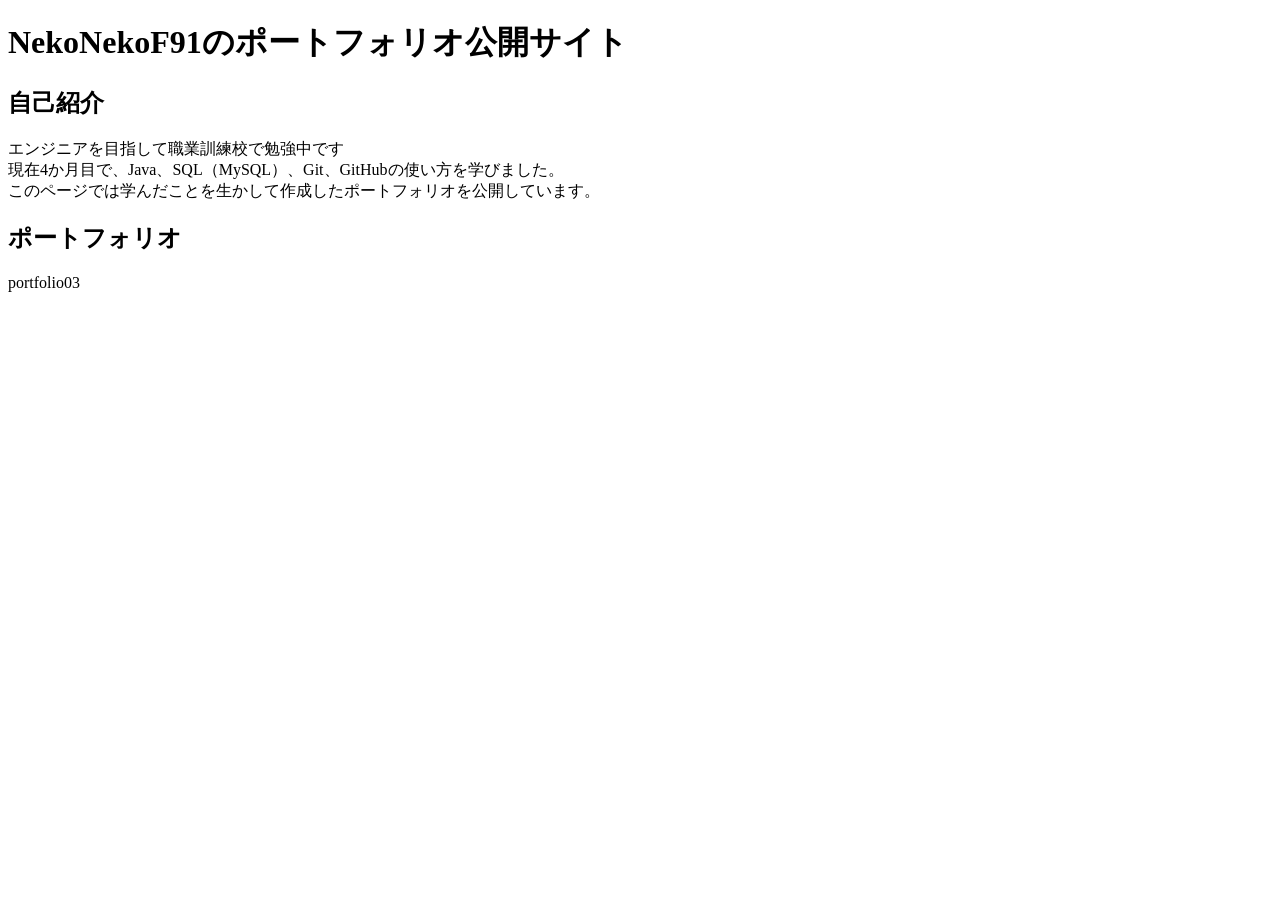
==== index.html @ 64ab0326 "Create index.html" ====
<!DOCTYPE html>
<html lang="ja">
<head>
<meta charset="UTF-8">
<meta name="viewport" content="width=device-width, initial-scale=1.0">
<title>ポートフォリオ公開サイト</title>
</head>
<body>
<h1>NekoNekoF91のポートフォリオ公開サイト</h1>
<h2>自己紹介</h2>
<p>
  エンジニアを目指して職業訓練校で勉強中です<br>
  現在4か月目で、Java、SQL（MySQL）、Git、GitHubの使い方を学びました。<br>
  このページでは学んだことを生かして作成したポートフォリオを公開しています。
</p>
<h2>ポートフォリオ</h2>
<p>portfolio03</p>
</body>
</html>
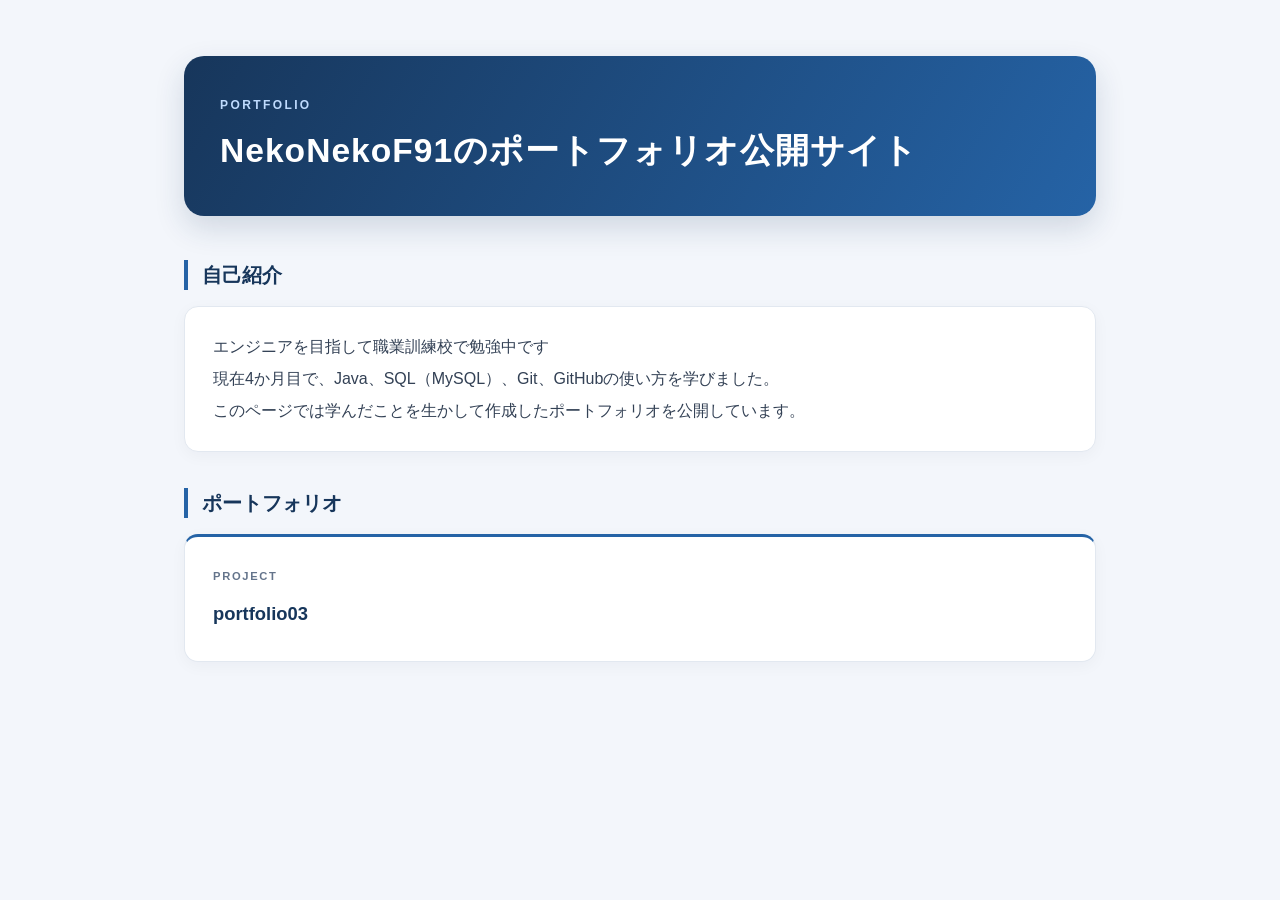
==== commit 7fda9131: "feat: css追加 cssを追加。それに伴いindex.htmlに下記の変更を実施 - headタグ内にlinkタグ追加 - pタグにclass追加" ====
--- a/index.html
+++ b/index.html
@@ -3,6 +3,7 @@
 <head>
 <meta charset="UTF-8">
 <meta name="viewport" content="width=device-width, initial-scale=1.0">
+<link rel="stylesheet" href="css/style.css">
 <title>ポートフォリオ公開サイト</title>
 </head>
 <body>
@@ -14,6 +15,6 @@
   このページでは学んだことを生かして作成したポートフォリオを公開しています。
 </p>
 <h2>ポートフォリオ</h2>
-<p>portfolio03</p>
+<p class="portfolio-card">portfolio03</p>
 </body>
 </html>
--- a/css/style.css
+++ b/css/style.css
@@ -0,0 +1,140 @@
+@charset "UTF-8";
+/* 余白や枠線を含めて、要素のサイズを計算する */
+* {
+    box-sizing: border-box;
+}
+
+/* ページ全体の背景 */
+html {
+    min-height: 100%;
+    background-color: #f3f6fb;
+}
+
+/* コンテンツを中央に配置する */
+body {
+    max-width: 960px;
+    margin: 0 auto;
+    padding: 56px 24px 80px;
+
+    font-family: "Segoe UI", "Hiragino Kaku Gothic ProN",
+        "Yu Gothic", Meiryo, sans-serif;
+
+    color: #334155;
+    line-height: 1.8;
+    overflow-wrap: anywhere;
+}
+
+/* サイトのタイトル */
+h1 {
+    margin: 0 0 44px;
+    padding: 40px 36px;
+    border-radius: 20px;
+
+    background: linear-gradient(120deg, #17365b, #2563a6);
+    box-shadow: 0 12px 30px rgba(23, 54, 91, 0.16);
+
+    color: #ffffff;
+    font-size: clamp(1.5rem, 3.5vw, 2.1rem);
+    line-height: 1.5;
+    letter-spacing: 0.03em;
+}
+
+/* タイトルの上に添える小さなラベル */
+h1::before {
+    content: "PORTFOLIO";
+    display: block;
+    margin-bottom: 12px;
+
+    color: #bfdbfe;
+    font-size: 0.75rem;
+    font-weight: 600;
+    letter-spacing: 0.2em;
+}
+
+/* 「自己紹介」「ポートフォリオ」の見出し */
+h2 {
+    margin: 36px 0 16px;
+    padding-left: 14px;
+    border-left: 4px solid #2563a6;
+
+    color: #17365b;
+    font-size: 1.25rem;
+    line-height: 1.5;
+}
+
+/* 本文を白いカードとして表示する */
+p {
+    margin: 0;
+    padding: 24px 28px;
+
+    border: 1px solid #e2e8f0;
+    border-radius: 14px;
+    background-color: #ffffff;
+    box-shadow: 0 4px 16px rgba(15, 23, 42, 0.04);
+
+    line-height: 2;
+}
+
+/* 作品紹介用のカード */
+.portfolio-card {
+    padding: 28px;
+    border-top: 3px solid #2563a6;
+
+    color: #17365b;
+    font-size: 1.15rem;
+    font-weight: 700;
+}
+
+/* 作品名の上に添える小さなラベル */
+.portfolio-card::before {
+    content: "PROJECT";
+    display: block;
+    margin-bottom: 8px;
+
+    color: #64748b;
+    font-size: 0.7rem;
+    font-weight: 600;
+    letter-spacing: 0.15em;
+}
+
+/* リンクを追加した場合の見た目 */
+a {
+    color: #1d5c9f;
+    text-decoration-thickness: 1px;
+    text-underline-offset: 4px;
+}
+
+/* リンクにマウスを乗せたとき */
+a:hover {
+    color: #123b68;
+    text-decoration-thickness: 2px;
+}
+
+/* キーボードでリンクを選択したとき */
+a:focus-visible {
+    outline: 3px solid #2563a6;
+    outline-offset: 5px;
+}
+
+/* スマートフォンなど、画面が狭い場合 */
+@media (max-width: 600px) {
+    body {
+        padding: 28px 16px 48px;
+    }
+
+    h1 {
+        margin-bottom: 32px;
+        padding: 28px 20px;
+        border-radius: 16px;
+    }
+
+    h2 {
+        margin-top: 28px;
+        font-size: 1.1rem;
+    }
+
+    p,
+    .portfolio-card {
+        padding: 20px;
+    }
+}
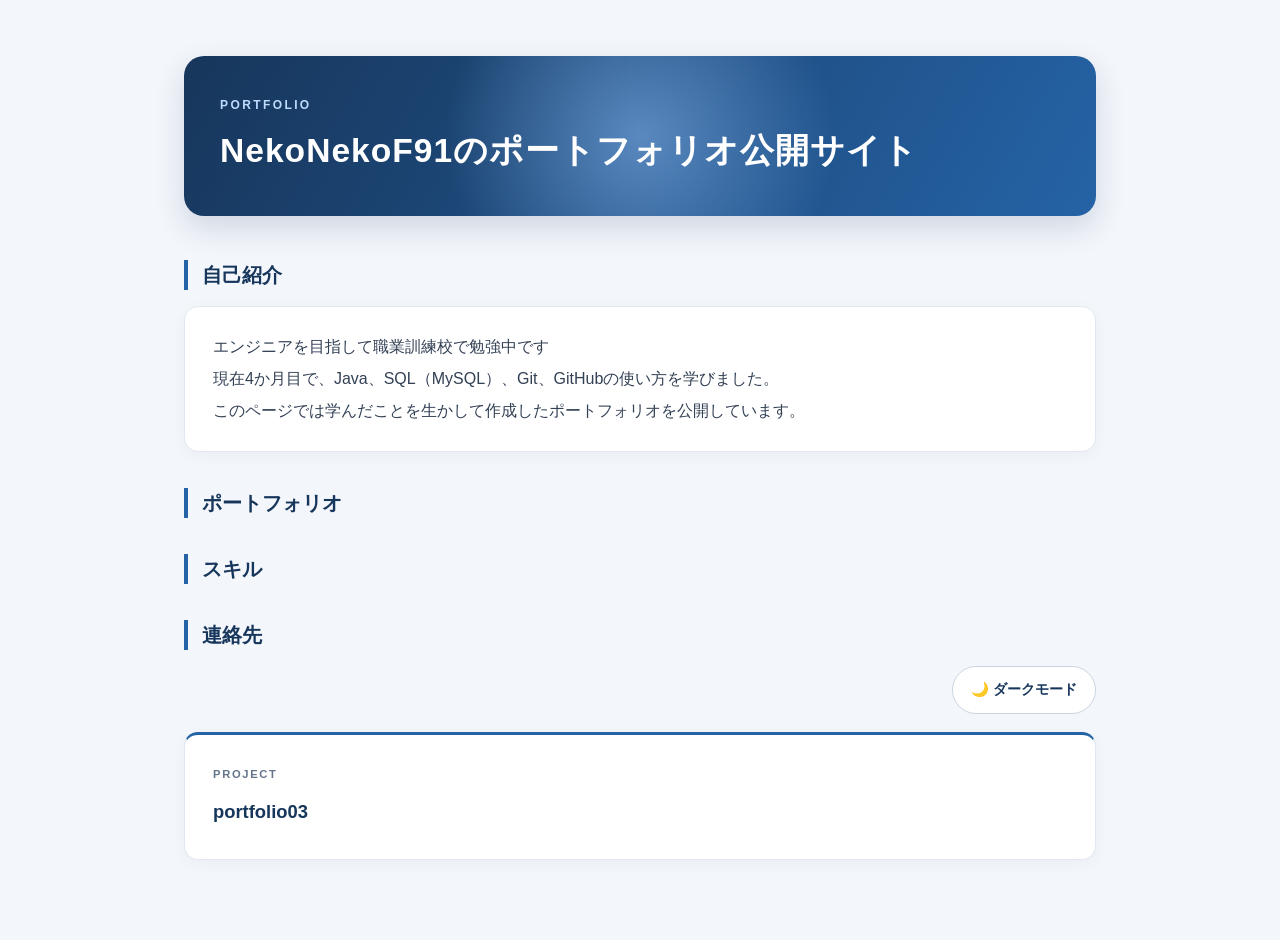
==== commit daeabd03: "feat: add追加" ====
--- a/index.html
+++ b/index.html
@@ -4,17 +4,25 @@
 <meta charset="UTF-8">
 <meta name="viewport" content="width=device-width, initial-scale=1.0">
 <link rel="stylesheet" href="css/style.css">
+<script src="js/main.js" defer></script>
 <title>ポートフォリオ公開サイト</title>
 </head>
 <body>
 <h1>NekoNekoF91のポートフォリオ公開サイト</h1>
-<h2>自己紹介</h2>
+<h2 class="reveal">自己紹介</h2>
 <p>
   エンジニアを目指して職業訓練校で勉強中です<br>
   現在4か月目で、Java、SQL（MySQL）、Git、GitHubの使い方を学びました。<br>
   このページでは学んだことを生かして作成したポートフォリオを公開しています。
 </p>
-<h2>ポートフォリオ</h2>
+<h2 class="reveal">ポートフォリオ</h2>
+
+<h2 class="reveal">スキル</h2>
+<h2 class="reveal">連絡先</h2>
+<button id="themeToggle" class="theme-toggle" type="button" aria-pressed="false">
+		🌙 ダークモード
+	</button>
+
 <p class="portfolio-card">portfolio03</p>
 </body>
 </html>
--- a/css/style.css
+++ b/css/style.css
@@ -15,10 +15,8 @@
     max-width: 960px;
     margin: 0 auto;
     padding: 56px 24px 80px;
-
     font-family: "Segoe UI", "Hiragino Kaku Gothic ProN",
         "Yu Gothic", Meiryo, sans-serif;
-
     color: #334155;
     line-height: 1.8;
     overflow-wrap: anywhere;
@@ -29,10 +27,8 @@
     margin: 0 0 44px;
     padding: 40px 36px;
     border-radius: 20px;
-
     background: linear-gradient(120deg, #17365b, #2563a6);
     box-shadow: 0 12px 30px rgba(23, 54, 91, 0.16);
-
     color: #ffffff;
     font-size: clamp(1.5rem, 3.5vw, 2.1rem);
     line-height: 1.5;
@@ -44,7 +40,6 @@
     content: "PORTFOLIO";
     display: block;
     margin-bottom: 12px;
-
     color: #bfdbfe;
     font-size: 0.75rem;
     font-weight: 600;
@@ -56,7 +51,6 @@
     margin: 36px 0 16px;
     padding-left: 14px;
     border-left: 4px solid #2563a6;
-
     color: #17365b;
     font-size: 1.25rem;
     line-height: 1.5;
@@ -66,12 +60,10 @@
 p {
     margin: 0;
     padding: 24px 28px;
-
     border: 1px solid #e2e8f0;
     border-radius: 14px;
     background-color: #ffffff;
     box-shadow: 0 4px 16px rgba(15, 23, 42, 0.04);
-
     line-height: 2;
 }
 
@@ -79,7 +71,6 @@
 .portfolio-card {
     padding: 28px;
     border-top: 3px solid #2563a6;
-
     color: #17365b;
     font-size: 1.15rem;
     font-weight: 700;
@@ -90,7 +81,6 @@
     content: "PROJECT";
     display: block;
     margin-bottom: 8px;
-
     color: #64748b;
     font-size: 0.7rem;
     font-weight: 600;
@@ -104,13 +94,11 @@
     text-underline-offset: 4px;
 }
 
-/* リンクにマウスを乗せたとき */
 a:hover {
     color: #123b68;
     text-decoration-thickness: 2px;
 }
 
-/* キーボードでリンクを選択したとき */
 a:focus-visible {
     outline: 3px solid #2563a6;
     outline-offset: 5px;
@@ -137,4 +125,128 @@
     .portfolio-card {
         padding: 20px;
     }
+}
+
+
+/* =========================================================
+   JavaScript と組み合わせた演出
+   ========================================================= */
+
+/* ダークモードの切り替えボタン */
+.theme-toggle {
+    display: block;
+    margin: 0 0 18px auto;
+    padding: 10px 18px;
+    border: 1px solid #cbd5e1;
+    border-radius: 999px;
+    background: #ffffff;
+    color: #17365b;
+    font: inherit;
+    font-size: 0.9rem;
+    font-weight: 700;
+    cursor: pointer;
+    transition: background-color 0.2s, transform 0.2s;
+}
+
+.theme-toggle:hover {
+    background-color: #e8f1ff;
+    transform: translateY(-2px);
+}
+
+.theme-toggle:focus-visible {
+    outline: 3px solid #2563a6;
+    outline-offset: 3px;
+}
+
+/* タイトル上をマウスが動くと光の位置が変わる */
+h1 {
+    background:
+        radial-gradient(circle at var(--mouse-x, 50%) var(--mouse-y, 50%),
+            rgba(147, 197, 253, 0.5), transparent 42%),
+        linear-gradient(120deg, #17365b, #2563a6);
+}
+
+/* 画面内に入ると、ふわっと表示する */
+.js-enabled .reveal {
+    opacity: 0;
+    transform: translateY(22px);
+    transition: opacity 0.7s ease, transform 0.7s ease;
+}
+
+.js-enabled .reveal.is-visible {
+    opacity: 1;
+    transform: translateY(0);
+}
+
+/* 作品カードはマウスを乗せると少し浮く */
+.portfolio-card {
+    transition: box-shadow 0.25s ease, transform 0.25s ease,
+        opacity 0.7s ease;
+}
+
+.portfolio-card.is-visible:hover {
+    transform: translateY(-5px);
+    box-shadow: 0 12px 32px rgba(23, 54, 91, 0.16);
+}
+
+/* ダークモード */
+html.dark {
+    background-color: #0b1220;
+}
+
+.dark body {
+    color: #cbd5e1;
+}
+
+.dark h2 {
+    color: #bfdbfe;
+    border-left-color: #60a5fa;
+}
+
+.dark p {
+    background-color: #182337;
+    color: #e2e8f0;
+    border-color: #334155;
+    box-shadow: 0 5px 18px rgba(0, 0, 0, 0.2);
+}
+
+.dark .portfolio-card {
+    border-top-color: #60a5fa;
+}
+
+.dark .portfolio-card::before {
+    color: #94a3b8;
+}
+
+.dark .theme-toggle {
+    color: #e2e8f0;
+    background-color: #1e293b;
+    border-color: #475569;
+}
+
+.dark .theme-toggle:hover {
+    background-color: #334155;
+}
+
+.dark a {
+    color: #93c5fd;
+}
+
+/* アニメーションを控えたい設定の人には、動かさず表示する */
+@media (prefers-reduced-motion: reduce) {
+    .js-enabled .reveal {
+        opacity: 1;
+        transform: none;
+        transition: none;
+    }
+
+    .theme-toggle,
+    .portfolio-card {
+        transition: none;
+    }
+
+    .theme-toggle:hover,
+    .portfolio-card.is-visible:hover {
+        transform: none;
+    }
 }
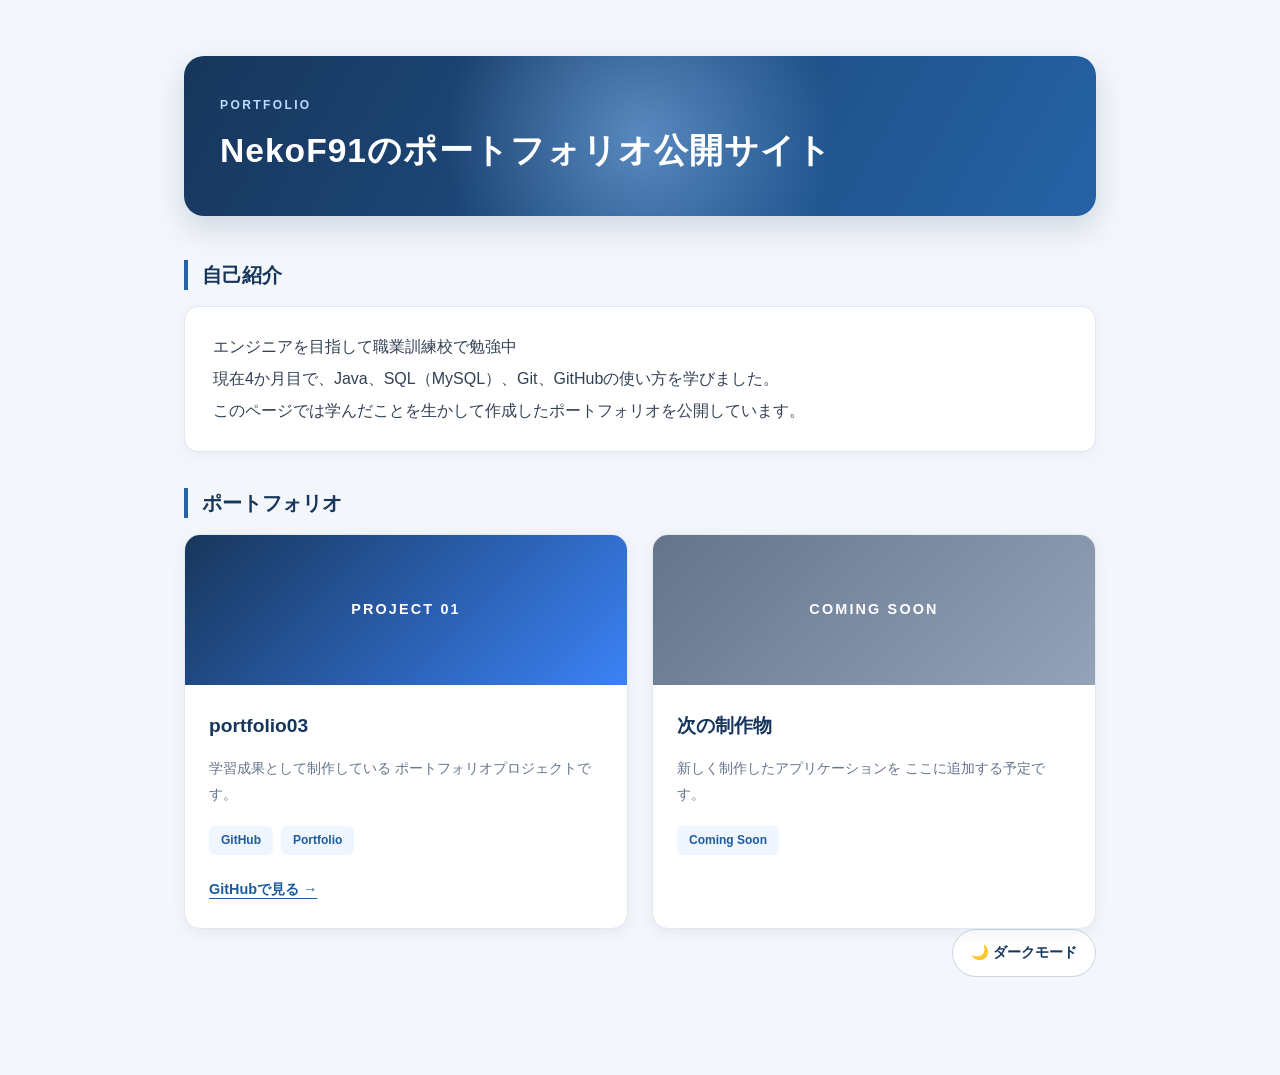
==== commit 14c55179: "feat: ポートフォリオ一覧のカード化" ====
--- a/index.html
+++ b/index.html
@@ -1,28 +1,71 @@
-<!DOCTYPE html>
-<html lang="ja">
-<head>
-<meta charset="UTF-8">
-<meta name="viewport" content="width=device-width, initial-scale=1.0">
-<link rel="stylesheet" href="css/style.css">
-<script src="js/main.js" defer></script>
-<title>ポートフォリオ公開サイト</title>
-</head>
-<body>
-<h1>NekoNekoF91のポートフォリオ公開サイト</h1>
-<h2 class="reveal">自己紹介</h2>
-<p>
-  エンジニアを目指して職業訓練校で勉強中です<br>
-  現在4か月目で、Java、SQL（MySQL）、Git、GitHubの使い方を学びました。<br>
-  このページでは学んだことを生かして作成したポートフォリオを公開しています。
-</p>
-<h2 class="reveal">ポートフォリオ</h2>
-
-<h2 class="reveal">スキル</h2>
-<h2 class="reveal">連絡先</h2>
-<button id="themeToggle" class="theme-toggle" type="button" aria-pressed="false">
-		🌙 ダークモード
-	</button>
-
-<p class="portfolio-card">portfolio03</p>
-</body>
-</html>
+<!DOCTYPE html>
+<html lang="ja">
+
+<head>
+	<meta charset="UTF-8">
+	<meta name="viewport" content="width=device-width, initial-scale=1.0">
+	<link rel="stylesheet" href="css/style.css">
+	<script src="js/main.js" defer></script>
+	<title>ポートフォリオ公開サイト</title>
+</head>
+
+<body>
+	<h1>NekoF91のポートフォリオ公開サイト</h1>
+	<h2 class="reveal">自己紹介</h2>
+	<p>
+		エンジニアを目指して職業訓練校で勉強中<br>
+		現在4か月目で、Java、SQL（MySQL）、Git、GitHubの使い方を学びました。<br>
+		このページでは学んだことを生かして作成したポートフォリオを公開しています。
+	</p>
+	
+
+	<h2 class="reveal">ポートフォリオ</h2>
+	<div class="portfolio-grid">
+	    <!-- 作品1：portfolio03 -->
+	    <article class="portfolio-card reveal">
+	        <div class="portfolio-image">
+	            <span>PROJECT 01</span>
+	        </div>
+	        <div class="portfolio-content">
+	            <h3>portfolio03</h3>
+	            <p class="portfolio-description">
+	                学習成果として制作している
+	                ポートフォリオプロジェクトです。
+	            </p>
+	            <div class="portfolio-tags">
+	                <span>GitHub</span>
+	                <span>Portfolio</span>
+	            </div>
+	            <a class="portfolio-link"
+	               href="https://github.com/catnekoneko91-alt/portfolio03"
+	               target="_blank"
+	               rel="noopener noreferrer">
+	                GitHubで見る →
+	            </a>
+	        </div>
+	    </article>
+
+	    <!-- 作品2：今後追加予定 -->
+	    <article class="portfolio-card reveal">
+	        <div class="portfolio-image portfolio-image-next">
+	            <span>COMING SOON</span>
+	        </div>
+	        <div class="portfolio-content">
+	            <h3>次の制作物</h3>
+	            <p class="portfolio-description">
+	                新しく制作したアプリケーションを
+	                ここに追加する予定です。
+	            </p>
+	            <div class="portfolio-tags">
+	                <span>Coming Soon</span>
+	            </div>
+	        </div>
+	    </article>
+	</div>
+	
+	<button id="themeToggle" class="theme-toggle" type="button" aria-pressed="false">
+		🌙 ダークモード
+	</button>
+</body>
+
+</html>
--- a/css/style.css
+++ b/css/style.css
@@ -1,4 +1,3 @@
-@charset "UTF-8";
 /* 余白や枠線を含めて、要素のサイズを計算する */
 * {
     box-sizing: border-box;
@@ -249,4 +248,165 @@
     .portfolio-card.is-visible:hover {
         transform: none;
     }
+}
+
+
+/* ==========================================
+   ポートフォリオ一覧
+   ========================================== */
+
+/* カードを横並びにする */
+.portfolio-grid {
+    display: grid;
+    grid-template-columns: repeat(2, minmax(0, 1fr));
+    gap: 24px;
+}
+
+/* カード全体 */
+.portfolio-grid .portfolio-card {
+    padding: 0;
+    overflow: hidden;
+    background: #ffffff;
+    border: 1px solid #e2e8f0;
+    border-radius: 16px;
+    box-shadow: 0 4px 16px rgba(15, 23, 42, 0.06);
+    color: #334155;
+    font-size: 1rem;
+    font-weight: normal;
+    transition:
+        transform 0.25s ease,
+        box-shadow 0.25s ease,
+        opacity 0.7s ease;
+}
+
+/* 既存の擬似要素によるPROJECT表示を無効化 */
+.portfolio-grid .portfolio-card::before {
+    content: none;
+}
+
+/* カードのホバー演出 */
+.portfolio-grid .portfolio-card:hover {
+    transform: translateY(-5px);
+    box-shadow: 0 12px 32px rgba(23, 54, 91, 0.15);
+}
+
+/* カード上部の画像領域 */
+.portfolio-image {
+    display: flex;
+    align-items: center;
+    justify-content: center;
+    height: 150px;
+    background: linear-gradient(135deg, #17365b, #3b82f6);
+    color: white;
+    font-size: 0.9rem;
+    font-weight: 700;
+    letter-spacing: 0.15em;
+}
+
+/* 制作予定カード */
+.portfolio-image-next {
+    background: linear-gradient(135deg, #64748b, #94a3b8);
+}
+
+/* カード本文 */
+.portfolio-content {
+    padding: 24px;
+}
+
+.portfolio-content h3 {
+    margin: 0 0 12px;
+    color: #17365b;
+    font-size: 1.2rem;
+}
+
+/* 作品の説明文 */
+.portfolio-grid .portfolio-description {
+    margin: 0 0 18px;
+    padding: 0;
+    border: none;
+    border-radius: 0;
+    background: transparent;
+    box-shadow: none;
+    color: #64748b;
+    font-size: 0.9rem;
+    font-weight: normal;
+    line-height: 1.8;
+}
+
+/* 使用技術タグ */
+.portfolio-tags {
+    display: flex;
+    flex-wrap: wrap;
+    gap: 8px;
+    margin-bottom: 20px;
+}
+
+.portfolio-tags span {
+    padding: 4px 12px;
+    border-radius: 6px;
+    background: #eff6ff;
+    color: #1d5c9f;
+    font-size: 0.75rem;
+    font-weight: 600;
+}
+
+/* GitHubへのリンク */
+.portfolio-link {
+    display: inline-block;
+    font-size: 0.9rem;
+    font-weight: 700;
+}
+
+/* ==========================================
+   ダークモード対応
+   ========================================== */
+
+.dark .portfolio-grid .portfolio-card {
+    background: #182337;
+    border-color: #334155;
+    color: #e2e8f0;
+}
+
+.dark .portfolio-content h3 {
+    color: #bfdbfe;
+}
+
+.dark .portfolio-grid .portfolio-description {
+    background: transparent;
+    color: #cbd5e1;
+    box-shadow: none;
+}
+
+.dark .portfolio-tags span {
+    background: #1e3a5f;
+    color: #bfdbfe;
+}
+
+/* ==========================================
+   レスポンシブ対応
+   ========================================== */
+
+@media (max-width: 600px) {
+    .portfolio-grid {
+        grid-template-columns: 1fr;
+    }
+
+    .portfolio-image {
+        height: 130px;
+    }
+
+    .portfolio-content {
+        padding: 20px;
+    }
+}
+
+/* アニメーション軽減設定 */
+@media (prefers-reduced-motion: reduce) {
+    .portfolio-grid .portfolio-card {
+        transition: none;
+    }
+
+    .portfolio-grid .portfolio-card:hover {
+        transform: none;
+    }
 }
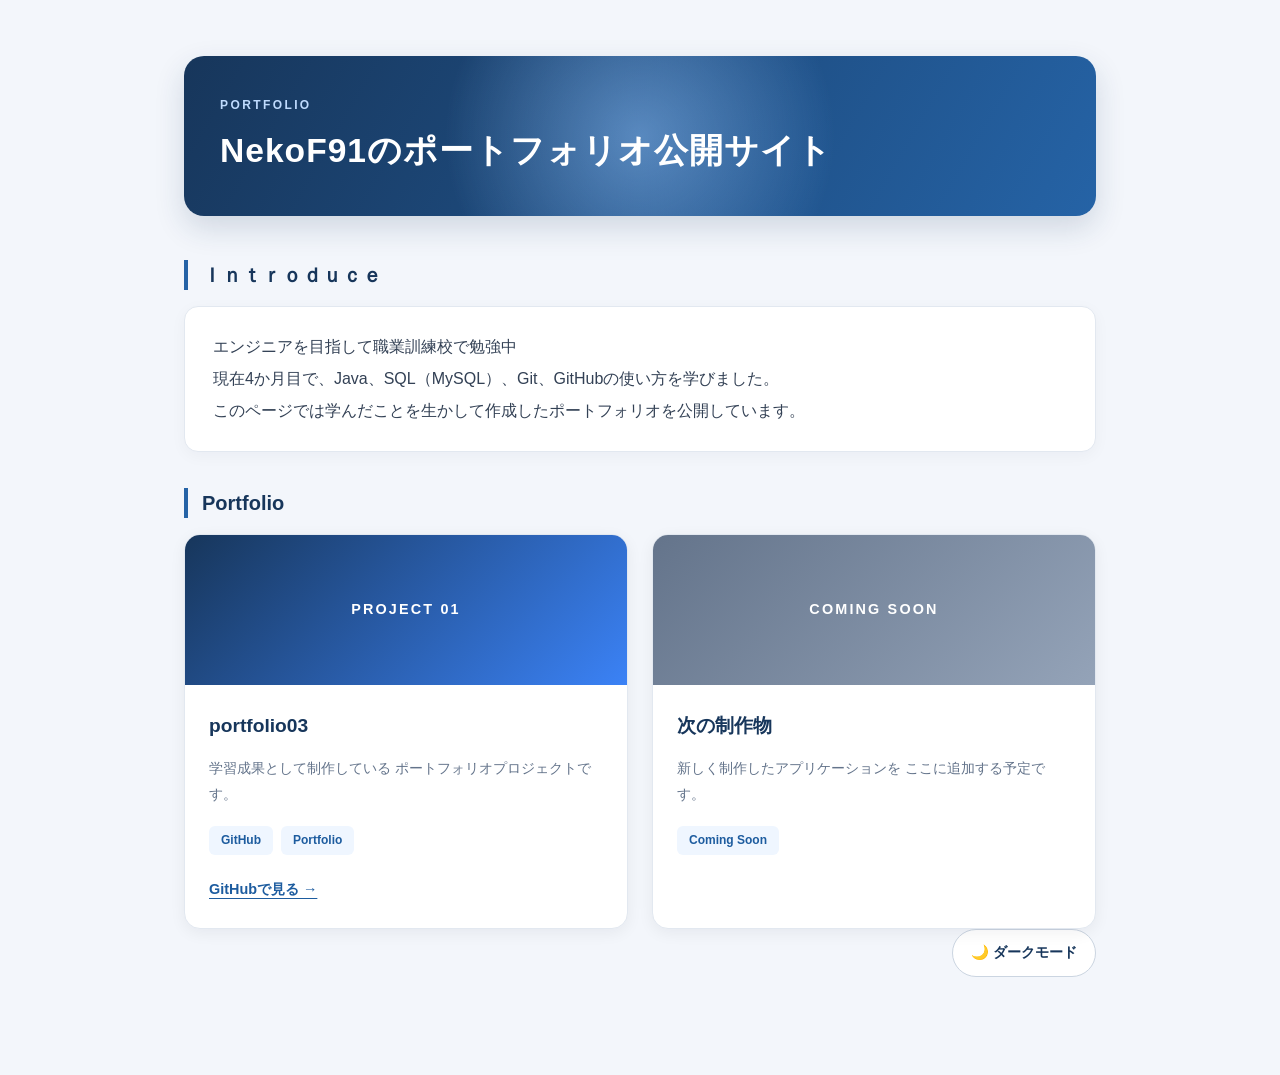
==== commit aa14926f: "chore: index.htmlのコンテンツ更新 - レベル２見出しを英語に変更" ====
--- a/index.html
+++ b/index.html
@@ -11,7 +11,7 @@
 
 <body>
 	<h1>NekoF91のポートフォリオ公開サイト</h1>
-	<h2 class="reveal">自己紹介</h2>
+	<h2 class="reveal">Ｉｎｔｒｏｄｕｃｅ</h2>
 	<p>
 		エンジニアを目指して職業訓練校で勉強中<br>
 		現在4か月目で、Java、SQL（MySQL）、Git、GitHubの使い方を学びました。<br>
@@ -19,7 +19,7 @@
 	</p>
 	
 
-	<h2 class="reveal">ポートフォリオ</h2>
+	<h2 class="reveal">Portfolio</h2>
 	<div class="portfolio-grid">
 	    <!-- 作品1：portfolio03 -->
 	    <article class="portfolio-card reveal">
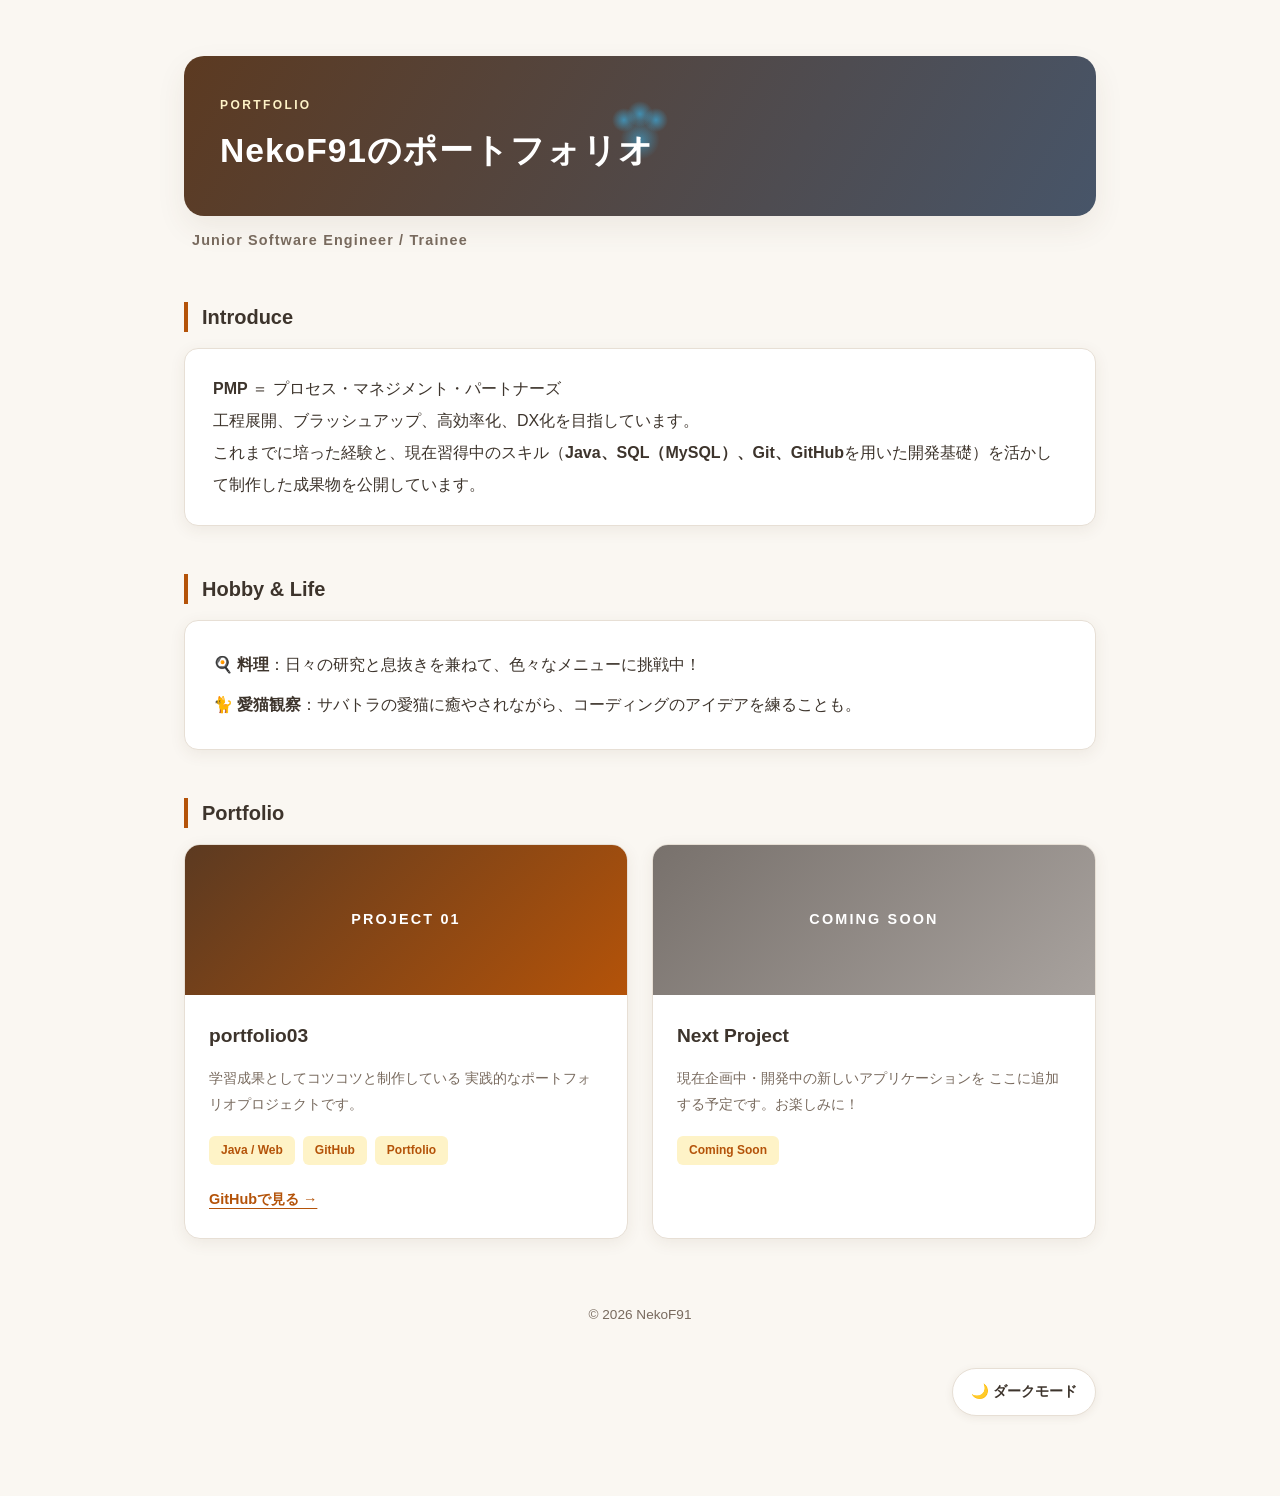
==== commit bac0b305: "feat: index見え方変更" ====
--- a/index.html
+++ b/index.html
@@ -6,63 +6,93 @@
 	<meta name="viewport" content="width=device-width, initial-scale=1.0">
 	<link rel="stylesheet" href="css/style.css">
 	<script src="js/main.js" defer></script>
-	<title>ポートフォリオ公開サイト</title>
+	<title>NekoF91 | Portfolio</title>
 </head>
 
 <body>
-	<h1>NekoF91のポートフォリオ公開サイト</h1>
-	<h2 class="reveal">Ｉｎｔｒｏｄｕｃｅ</h2>
-	<p>
-		エンジニアを目指して職業訓練校で勉強中<br>
-		現在4か月目で、Java、SQL（MySQL）、Git、GitHubの使い方を学びました。<br>
-		このページでは学んだことを生かして作成したポートフォリオを公開しています。
-	</p>
+	<!-- ヘッダー（サイトの顔となる部分） -->
+	<header class="site-header">
+		<h1>NekoF91のポートフォリオ</h1>
+		<p class="site-subtitle">Junior Software Engineer / Trainee</p>
+	</header>
+
+	<main>
+		<!-- イントロダクション -->
+		<section class="intro-section">
+			<h2 class="reveal">Introduce</h2>
+			<div class="intro-box">
+				<p>
+					<strong>PMP</strong> ＝ プロセス・マネジメント・パートナーズ<br>
+					工程展開、ブラッシュアップ、高効率化、DX化を目指しています。<br>
+					これまでに培った経験と、現在習得中のスキル（<strong>Java、SQL（MySQL）、Git、GitHub</strong>を用いた開発基礎）を活かして制作した成果物を公開しています。
+				</p>
+			</div>
+		</section>
+
+		<!-- 趣味・パーソナリティ -->
+		<section class="hobby-section">
+			<h2 class="reveal">Hobby & Life</h2>
+			<div class="hobby-content">
+				<p>🍳 <strong>料理</strong>：日々の研究と息抜きを兼ねて、色々なメニューに挑戦中！</p>
+				<p>🐈 <strong>愛猫観察</strong>：サバトラの愛猫に癒やされながら、コーディングのアイデアを練ることも。</p>
+			</div>
+		</section>
+
+		<!-- ポートフォリオ作品一覧 -->
+		<section class="portfolio-section">
+			<h2 class="reveal">Portfolio</h2>
+			<div class="portfolio-grid">
+				<!-- 作品1：portfolio03 -->
+				<article class="portfolio-card reveal">
+					<div class="portfolio-image">
+						<span>PROJECT 01</span>
+					</div>
+					<div class="portfolio-content">
+						<h3>portfolio03</h3>
+						<p class="portfolio-description">
+							学習成果としてコツコツと制作している
+							実践的なポートフォリオプロジェクトです。
+						</p>
+						<div class="portfolio-tags">
+							<span>Java / Web</span>
+							<span>GitHub</span>
+							<span>Portfolio</span>
+						</div>
+						<a class="portfolio-link"
+						   href="https://github.com/catnekoneko91-alt/portfolio03"
+						   target="_blank"
+						   rel="noopener noreferrer">
+							GitHubで見る →
+						</a>
+					</div>
+				</article>
+
+				<!-- 作品2：今後追加予定 -->
+				<article class="portfolio-card reveal">
+					<div class="portfolio-image portfolio-image-next">
+						<span>COMING SOON</span>
+					</div>
+					<div class="portfolio-content">
+						<h3>Next Project</h3>
+						<p class="portfolio-description">
+							現在企画中・開発中の新しいアプリケーションを
+							ここに追加する予定です。お楽しみに！
+						</p>
+						<div class="portfolio-tags">
+							<span>Coming Soon</span>
+						</div>
+					</div>
+				</article>
+			</div>
+		</section>
+	</main>
+
+	<!-- フッター -->
+	<footer class="site-footer">
+		<p>&copy; 2026 NekoF91</p>
+	</footer>
 	
-
-	<h2 class="reveal">Portfolio</h2>
-	<div class="portfolio-grid">
-	    <!-- 作品1：portfolio03 -->
-	    <article class="portfolio-card reveal">
-	        <div class="portfolio-image">
-	            <span>PROJECT 01</span>
-	        </div>
-	        <div class="portfolio-content">
-	            <h3>portfolio03</h3>
-	            <p class="portfolio-description">
-	                学習成果として制作している
-	                ポートフォリオプロジェクトです。
-	            </p>
-	            <div class="portfolio-tags">
-	                <span>GitHub</span>
-	                <span>Portfolio</span>
-	            </div>
-	            <a class="portfolio-link"
-	               href="https://github.com/catnekoneko91-alt/portfolio03"
-	               target="_blank"
-	               rel="noopener noreferrer">
-	                GitHubで見る →
-	            </a>
-	        </div>
-	    </article>
-
-	    <!-- 作品2：今後追加予定 -->
-	    <article class="portfolio-card reveal">
-	        <div class="portfolio-image portfolio-image-next">
-	            <span>COMING SOON</span>
-	        </div>
-	        <div class="portfolio-content">
-	            <h3>次の制作物</h3>
-	            <p class="portfolio-description">
-	                新しく制作したアプリケーションを
-	                ここに追加する予定です。
-	            </p>
-	            <div class="portfolio-tags">
-	                <span>Coming Soon</span>
-	            </div>
-	        </div>
-	    </article>
-	</div>
-	
+	<!-- ダークモード切替ボタン -->
 	<button id="themeToggle" class="theme-toggle" type="button" aria-pressed="false">
 		🌙 ダークモード
 	</button>
--- a/css/style.css
+++ b/css/style.css
@@ -1,171 +1,183 @@
-/* 余白や枠線を含めて、要素のサイズを計算する */
-* {
+/* =========================================================
+   カラー変数（ここを変えるだけで全体の色味が変わります！）
+   ※現在は「カフェ＆三毛猫（ウォーム系）」を設定中
+   ========================================================= */
+:root {
+    --bg-page: #faf7f2;              /* ページ全体の背景（温かみのあるクリーム） */
+    --bg-card: #ffffff;              /* カードの背景 */
+    --text-main: #3d342c;            /* メイン文字色（濃いブラウン） */
+    --text-muted: #786a5e;           /* 補足文字色 */
+    --accent-dark: #5c3a21;          /* 濃いアクセント（エスプレッソブラウン） */
+    --accent-main: #b45309;          /* メインアクセント（キャラメル・テラコッタ） */
+    --accent-light: #fef3c7;         /* 薄いアクセント（タグ背景など） */
+    --accent-glow: rgba(251, 191, 36, 0.35); /* マウス連動の光の色 */
+    --border-color: #e7dfd5;         /* 枠線 */
+    --shadow-color: rgba(92, 58, 33, 0.08);
+}
+
+/* ダークモード用の色設定 */
+html.dark {
+    --bg-page: #181412;
+    --bg-card: #241e1b;
+    --text-main: #e7e0d8;
+    --text-muted: #a89b91;
+    --accent-dark: #452715;
+    --accent-main: #f59e0b;          /* 暗闇で光る猫の瞳のようなアンバー */
+    --accent-light: #3f2817;
+    --accent-glow: rgba(245, 158, 11, 0.3);
+    --border-color: #3d332d;
+    --shadow-color: rgba(0, 0, 0, 0.35);
+}
+
+
+/* =========================================================
+   共通設定・ベース
+   ========================================================= */
+*, *::before, *::after {
     box-sizing: border-box;
 }
 
-/* ページ全体の背景 */
 html {
     min-height: 100%;
-    background-color: #f3f6fb;
-}
-
-/* コンテンツを中央に配置する */
+    background-color: var(--bg-page);
+    transition: background-color 0.3s ease;
+}
+
 body {
     max-width: 960px;
     margin: 0 auto;
     padding: 56px 24px 80px;
     font-family: "Segoe UI", "Hiragino Kaku Gothic ProN",
         "Yu Gothic", Meiryo, sans-serif;
-    color: #334155;
+    color: var(--text-main);
     line-height: 1.8;
     overflow-wrap: anywhere;
 }
 
-/* サイトのタイトル */
+
+/* =========================================================
+   ヘッダー・タイトル
+   ========================================================= */
+.site-header {
+    margin-bottom: 44px;
+}
+
 h1 {
-    margin: 0 0 44px;
+    margin: 0;
     padding: 40px 36px;
     border-radius: 20px;
-    background: linear-gradient(120deg, #17365b, #2563a6);
-    box-shadow: 0 12px 30px rgba(23, 54, 91, 0.16);
+    background:
+        radial-gradient(circle at var(--mouse-x, 50%) var(--mouse-y, 50%),
+            var(--accent-glow), transparent 45%),
+        linear-gradient(120deg, var(--accent-dark), var(--accent-main));
+    box-shadow: 0 12px 30px var(--shadow-color);
     color: #ffffff;
     font-size: clamp(1.5rem, 3.5vw, 2.1rem);
     line-height: 1.5;
     letter-spacing: 0.03em;
 }
 
-/* タイトルの上に添える小さなラベル */
 h1::before {
     content: "PORTFOLIO";
     display: block;
     margin-bottom: 12px;
-    color: #bfdbfe;
+    color: var(--accent-light);
     font-size: 0.75rem;
     font-weight: 600;
     letter-spacing: 0.2em;
 }
 
-/* 「自己紹介」「ポートフォリオ」の見出し */
+.site-subtitle {
+    margin: 12px 0 0 8px;
+    padding: 0;
+    border: none;
+    background: transparent;
+    box-shadow: none;
+    color: var(--text-muted);
+    font-size: 0.9rem;
+    font-weight: 600;
+    letter-spacing: 0.08em;
+}
+
+
+/* =========================================================
+   見出し・テキスト・セクション
+   ========================================================= */
 h2 {
-    margin: 36px 0 16px;
+    margin: 48px 0 16px;
     padding-left: 14px;
-    border-left: 4px solid #2563a6;
-    color: #17365b;
+    border-left: 4px solid var(--accent-main);
+    color: var(--text-main);
     font-size: 1.25rem;
     line-height: 1.5;
 }
 
-/* 本文を白いカードとして表示する */
-p {
+.intro-box p,
+.hobby-content {
     margin: 0;
     padding: 24px 28px;
-    border: 1px solid #e2e8f0;
+    border: 1px solid var(--border-color);
     border-radius: 14px;
-    background-color: #ffffff;
-    box-shadow: 0 4px 16px rgba(15, 23, 42, 0.04);
+    background-color: var(--bg-card);
+    box-shadow: 0 4px 16px var(--shadow-color);
     line-height: 2;
 }
 
-/* 作品紹介用のカード */
-.portfolio-card {
-    padding: 28px;
-    border-top: 3px solid #2563a6;
-    color: #17365b;
-    font-size: 1.15rem;
-    font-weight: 700;
-}
-
-/* 作品名の上に添える小さなラベル */
-.portfolio-card::before {
-    content: "PROJECT";
-    display: block;
-    margin-bottom: 8px;
-    color: #64748b;
-    font-size: 0.7rem;
-    font-weight: 600;
-    letter-spacing: 0.15em;
-}
-
-/* リンクを追加した場合の見た目 */
+.hobby-content p {
+    margin: 0;
+    padding: 4px 0;
+    border: none;
+    background: transparent;
+    box-shadow: none;
+}
+
+
+/* =========================================================
+   リンク・ボタン共通
+   ========================================================= */
 a {
-    color: #1d5c9f;
+    color: var(--accent-main);
     text-decoration-thickness: 1px;
     text-underline-offset: 4px;
+    transition: opacity 0.2s ease;
 }
 
 a:hover {
-    color: #123b68;
+    opacity: 0.8;
     text-decoration-thickness: 2px;
 }
 
-a:focus-visible {
-    outline: 3px solid #2563a6;
-    outline-offset: 5px;
-}
-
-/* スマートフォンなど、画面が狭い場合 */
-@media (max-width: 600px) {
-    body {
-        padding: 28px 16px 48px;
-    }
-
-    h1 {
-        margin-bottom: 32px;
-        padding: 28px 20px;
-        border-radius: 16px;
-    }
-
-    h2 {
-        margin-top: 28px;
-        font-size: 1.1rem;
-    }
-
-    p,
-    .portfolio-card {
-        padding: 20px;
-    }
-}
-
-
-/* =========================================================
-   JavaScript と組み合わせた演出
-   ========================================================= */
-
-/* ダークモードの切り替えボタン */
+a:focus-visible,
+.theme-toggle:focus-visible {
+    outline: 3px solid var(--accent-main);
+    outline-offset: 3px;
+}
+
 .theme-toggle {
     display: block;
-    margin: 0 0 18px auto;
+    margin: 40px 0 0 auto;
     padding: 10px 18px;
-    border: 1px solid #cbd5e1;
+    border: 1px solid var(--border-color);
     border-radius: 999px;
-    background: #ffffff;
-    color: #17365b;
+    background: var(--bg-card);
+    color: var(--text-main);
     font: inherit;
     font-size: 0.9rem;
     font-weight: 700;
     cursor: pointer;
-    transition: background-color 0.2s, transform 0.2s;
+    box-shadow: 0 2px 8px var(--shadow-color);
+    transition: background-color 0.2s, transform 0.2s, border-color 0.2s;
 }
 
 .theme-toggle:hover {
-    background-color: #e8f1ff;
+    border-color: var(--accent-main);
     transform: translateY(-2px);
 }
 
-.theme-toggle:focus-visible {
-    outline: 3px solid #2563a6;
-    outline-offset: 3px;
-}
-
-/* タイトル上をマウスが動くと光の位置が変わる */
-h1 {
-    background:
-        radial-gradient(circle at var(--mouse-x, 50%) var(--mouse-y, 50%),
-            rgba(147, 197, 253, 0.5), transparent 42%),
-        linear-gradient(120deg, #17365b, #2563a6);
-}
-
-/* 画面内に入ると、ふわっと表示する */
+
+/* =========================================================
+   JavaScript と組み合わせた演出
+   ========================================================= */
 .js-enabled .reveal {
     opacity: 0;
     transform: translateY(22px);
@@ -177,61 +189,135 @@
     transform: translateY(0);
 }
 
-/* 作品カードはマウスを乗せると少し浮く */
-.portfolio-card {
-    transition: box-shadow 0.25s ease, transform 0.25s ease,
-        opacity 0.7s ease;
-}
-
-.portfolio-card.is-visible:hover {
+
+/* ==========================================
+   ポートフォリオ一覧（グリッド・カード）
+   ========================================== */
+.portfolio-grid {
+    display: grid;
+    grid-template-columns: repeat(2, minmax(0, 1fr));
+    gap: 24px;
+}
+
+.portfolio-grid .portfolio-card {
+    padding: 0;
+    overflow: hidden;
+    background: var(--bg-card);
+    border: 1px solid var(--border-color);
+    border-radius: 16px;
+    box-shadow: 0 4px 16px var(--shadow-color);
+    color: var(--text-main);
+    transition: transform 0.25s ease, box-shadow 0.25s ease, opacity 0.7s ease;
+}
+
+.portfolio-grid .portfolio-card.is-visible:hover {
     transform: translateY(-5px);
-    box-shadow: 0 12px 32px rgba(23, 54, 91, 0.16);
-}
-
-/* ダークモード */
-html.dark {
-    background-color: #0b1220;
-}
-
-.dark body {
-    color: #cbd5e1;
-}
-
-.dark h2 {
-    color: #bfdbfe;
-    border-left-color: #60a5fa;
-}
-
-.dark p {
-    background-color: #182337;
-    color: #e2e8f0;
-    border-color: #334155;
-    box-shadow: 0 5px 18px rgba(0, 0, 0, 0.2);
-}
-
-.dark .portfolio-card {
-    border-top-color: #60a5fa;
-}
-
-.dark .portfolio-card::before {
-    color: #94a3b8;
-}
-
-.dark .theme-toggle {
-    color: #e2e8f0;
-    background-color: #1e293b;
-    border-color: #475569;
-}
-
-.dark .theme-toggle:hover {
-    background-color: #334155;
-}
-
-.dark a {
-    color: #93c5fd;
-}
-
-/* アニメーションを控えたい設定の人には、動かさず表示する */
+    box-shadow: 0 12px 32px var(--shadow-color);
+}
+
+.portfolio-image {
+    display: flex;
+    align-items: center;
+    justify-content: center;
+    height: 150px;
+    background: linear-gradient(135deg, var(--accent-dark), var(--accent-main));
+    color: #ffffff;
+    font-size: 0.9rem;
+    font-weight: 700;
+    letter-spacing: 0.15em;
+}
+
+.portfolio-image-next {
+    background: linear-gradient(135deg, #78716c, #a8a29e);
+}
+
+.portfolio-content {
+    padding: 24px;
+}
+
+.portfolio-content h3 {
+    margin: 0 0 12px;
+    color: var(--text-main);
+    font-size: 1.2rem;
+}
+
+.portfolio-grid .portfolio-description {
+    margin: 0 0 18px;
+    padding: 0;
+    border: none;
+    background: transparent;
+    box-shadow: none;
+    color: var(--text-muted);
+    font-size: 0.9rem;
+    line-height: 1.8;
+}
+
+.portfolio-tags {
+    display: flex;
+    flex-wrap: wrap;
+    gap: 8px;
+    margin-bottom: 20px;
+}
+
+.portfolio-tags span {
+    padding: 4px 12px;
+    border-radius: 6px;
+    background: var(--accent-light);
+    color: var(--accent-main);
+    font-size: 0.75rem;
+    font-weight: 700;
+}
+
+.portfolio-link {
+    display: inline-block;
+    font-size: 0.9rem;
+    font-weight: 700;
+}
+
+.site-footer {
+    margin-top: 64px;
+    text-align: center;
+    color: var(--text-muted);
+    font-size: 0.85rem;
+}
+
+
+/* ==========================================
+   レスポンシブ・アクセシビリティ
+   ========================================== */
+@media (max-width: 600px) {
+    body {
+        padding: 28px 16px 48px;
+    }
+
+    h1 {
+        padding: 28px 20px;
+        border-radius: 16px;
+    }
+
+    h2 {
+        margin-top: 36px;
+        font-size: 1.1rem;
+    }
+
+    .intro-box p,
+    .hobby-content {
+        padding: 20px;
+    }
+
+    .portfolio-grid {
+        grid-template-columns: 1fr;
+    }
+
+    .portfolio-image {
+        height: 130px;
+    }
+
+    .portfolio-content {
+        padding: 20px;
+    }
+}
+
 @media (prefers-reduced-motion: reduce) {
     .js-enabled .reveal {
         opacity: 1;
@@ -240,173 +326,26 @@
     }
 
     .theme-toggle,
-    .portfolio-card {
-        transition: none;
-    }
-
-    .theme-toggle:hover,
-    .portfolio-card.is-visible:hover {
-        transform: none;
-    }
-}
-
-
-/* ==========================================
-   ポートフォリオ一覧
-   ========================================== */
-
-/* カードを横並びにする */
-.portfolio-grid {
-    display: grid;
-    grid-template-columns: repeat(2, minmax(0, 1fr));
-    gap: 24px;
-}
-
-/* カード全体 */
-.portfolio-grid .portfolio-card {
-    padding: 0;
-    overflow: hidden;
-    background: #ffffff;
-    border: 1px solid #e2e8f0;
-    border-radius: 16px;
-    box-shadow: 0 4px 16px rgba(15, 23, 42, 0.06);
-    color: #334155;
-    font-size: 1rem;
-    font-weight: normal;
-    transition:
-        transform 0.25s ease,
-        box-shadow 0.25s ease,
-        opacity 0.7s ease;
-}
-
-/* 既存の擬似要素によるPROJECT表示を無効化 */
-.portfolio-grid .portfolio-card::before {
-    content: none;
-}
-
-/* カードのホバー演出 */
-.portfolio-grid .portfolio-card:hover {
-    transform: translateY(-5px);
-    box-shadow: 0 12px 32px rgba(23, 54, 91, 0.15);
-}
-
-/* カード上部の画像領域 */
-.portfolio-image {
-    display: flex;
-    align-items: center;
-    justify-content: center;
-    height: 150px;
-    background: linear-gradient(135deg, #17365b, #3b82f6);
-    color: white;
-    font-size: 0.9rem;
-    font-weight: 700;
-    letter-spacing: 0.15em;
-}
-
-/* 制作予定カード */
-.portfolio-image-next {
-    background: linear-gradient(135deg, #64748b, #94a3b8);
-}
-
-/* カード本文 */
-.portfolio-content {
-    padding: 24px;
-}
-
-.portfolio-content h3 {
-    margin: 0 0 12px;
-    color: #17365b;
-    font-size: 1.2rem;
-}
-
-/* 作品の説明文 */
-.portfolio-grid .portfolio-description {
-    margin: 0 0 18px;
-    padding: 0;
-    border: none;
-    border-radius: 0;
-    background: transparent;
-    box-shadow: none;
-    color: #64748b;
-    font-size: 0.9rem;
-    font-weight: normal;
-    line-height: 1.8;
-}
-
-/* 使用技術タグ */
-.portfolio-tags {
-    display: flex;
-    flex-wrap: wrap;
-    gap: 8px;
-    margin-bottom: 20px;
-}
-
-.portfolio-tags span {
-    padding: 4px 12px;
-    border-radius: 6px;
-    background: #eff6ff;
-    color: #1d5c9f;
-    font-size: 0.75rem;
-    font-weight: 600;
-}
-
-/* GitHubへのリンク */
-.portfolio-link {
-    display: inline-block;
-    font-size: 0.9rem;
-    font-weight: 700;
-}
-
-/* ==========================================
-   ダークモード対応
-   ========================================== */
-
-.dark .portfolio-grid .portfolio-card {
-    background: #182337;
-    border-color: #334155;
-    color: #e2e8f0;
-}
-
-.dark .portfolio-content h3 {
-    color: #bfdbfe;
-}
-
-.dark .portfolio-grid .portfolio-description {
-    background: transparent;
-    color: #cbd5e1;
-    box-shadow: none;
-}
-
-.dark .portfolio-tags span {
-    background: #1e3a5f;
-    color: #bfdbfe;
-}
-
-/* ==========================================
-   レスポンシブ対応
-   ========================================== */
-
-@media (max-width: 600px) {
-    .portfolio-grid {
-        grid-template-columns: 1fr;
-    }
-
-    .portfolio-image {
-        height: 130px;
-    }
-
-    .portfolio-content {
-        padding: 20px;
-    }
-}
-
-/* アニメーション軽減設定 */
-@media (prefers-reduced-motion: reduce) {
     .portfolio-grid .portfolio-card {
         transition: none;
     }
 
-    .portfolio-grid .portfolio-card:hover {
+    .theme-toggle:hover,
+    .portfolio-grid .portfolio-card.is-visible:hover {
         transform: none;
     }
+}
+/* タイトル上をマウスが動くと、指が3個の肉球の光が動く */
+h1 {
+    background:
+        /* 指1：左上の指 */
+        radial-gradient(circle 12px at calc(var(--mouse-x, 50%) - 16px) calc(var(--mouse-y, 50%) - 16px), rgba(56, 189, 248, 0.6), transparent 100%),
+        /* 指2：真上の指 */
+        radial-gradient(circle 13px at var(--mouse-x, 50%) calc(var(--mouse-y, 50%) - 22px), rgba(56, 189, 248, 0.6), transparent 100%),
+        /* 指3：右上の指 */
+        radial-gradient(circle 12px at calc(var(--mouse-x, 50%) + 16px) calc(var(--mouse-y, 50%) - 16px), rgba(56, 189, 248, 0.6), transparent 100%),
+        /* 肉球の中央の大きなパッド（ふっくらした部分） */
+        radial-gradient(circle 28px at var(--mouse-x, 50%) calc(var(--mouse-y, 50%) + 4px), rgba(56, 189, 248, 0.5), transparent 70%),
+        /* 全体のベースのグラデーション */
+        linear-gradient(120deg, var(--accent-dark), #475569);
 }
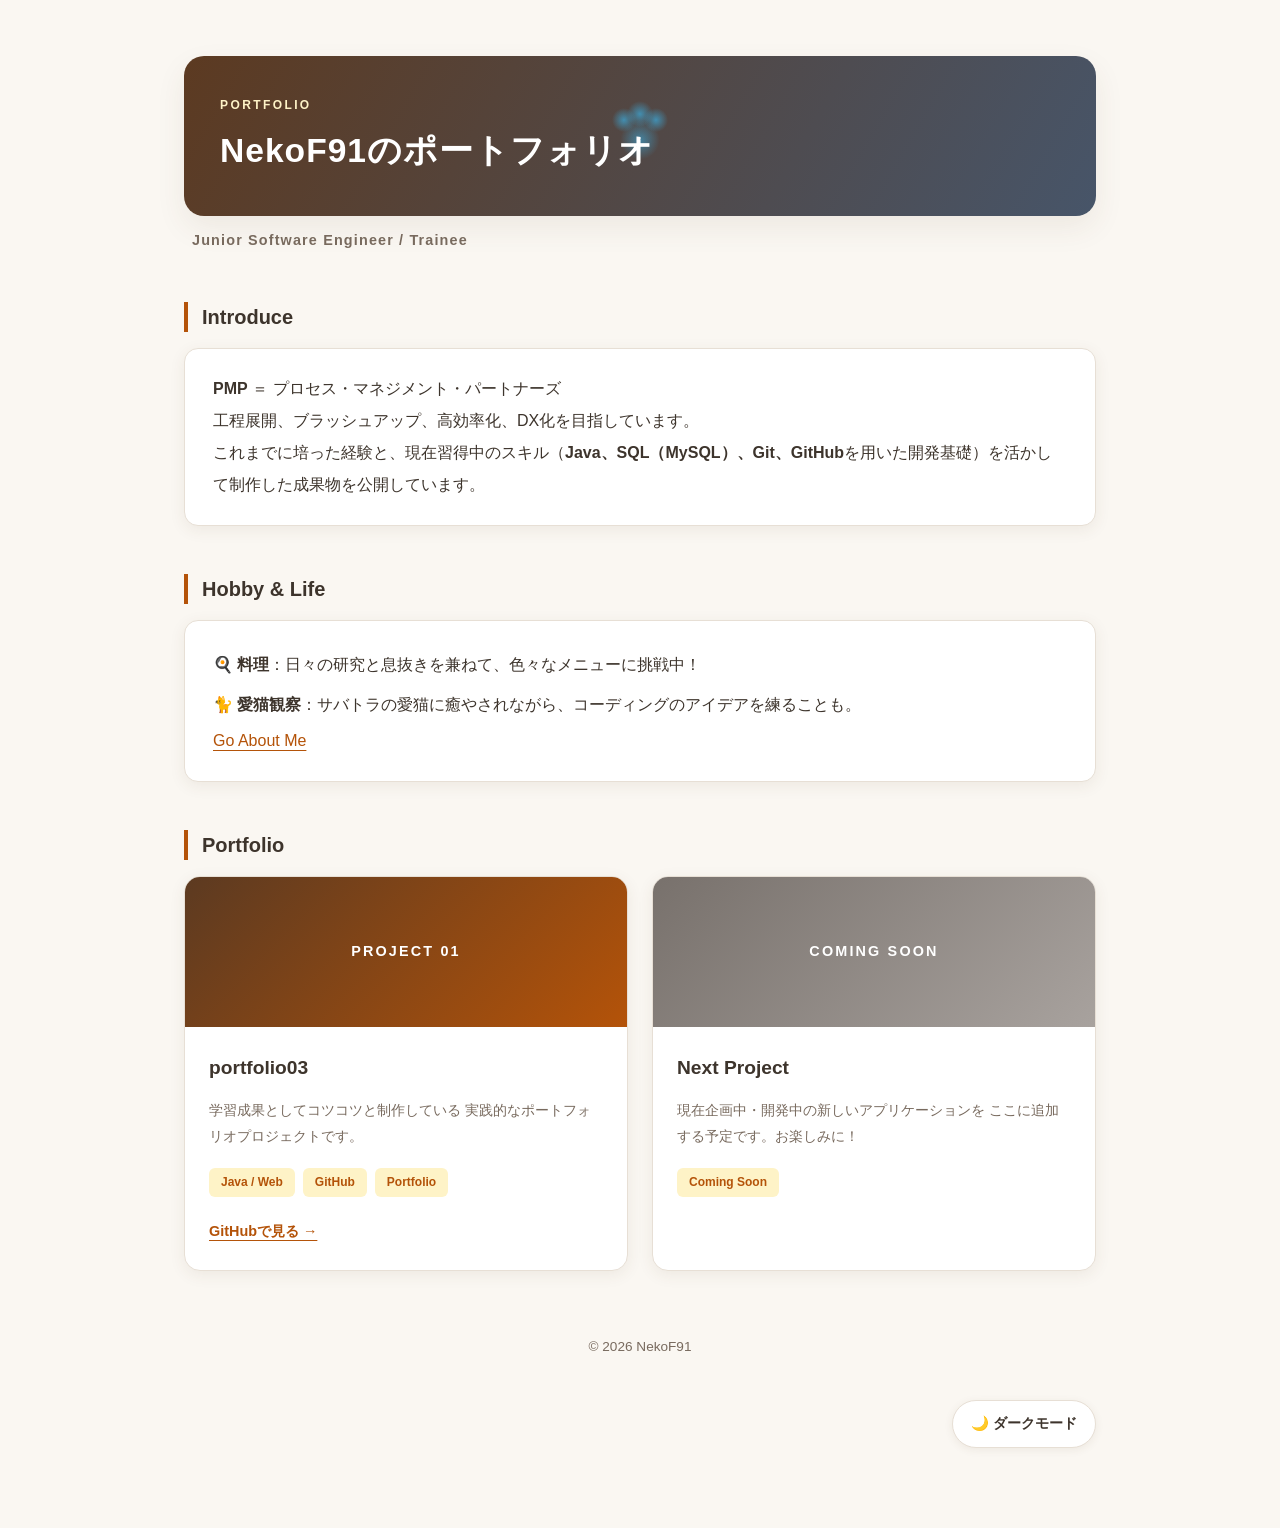
==== commit a40cb2b3: "feat: AboutMe pageを追加した" ====
--- a/index.html
+++ b/index.html
@@ -35,8 +35,10 @@
 			<div class="hobby-content">
 				<p>🍳 <strong>料理</strong>：日々の研究と息抜きを兼ねて、色々なメニューに挑戦中！</p>
 				<p>🐈 <strong>愛猫観察</strong>：サバトラの愛猫に癒やされながら、コーディングのアイデアを練ることも。</p>
+				<a href="aboutme.html">Go About Me</a>
 			</div>
 		</section>
+		
 
 		<!-- ポートフォリオ作品一覧 -->
 		<section class="portfolio-section">
